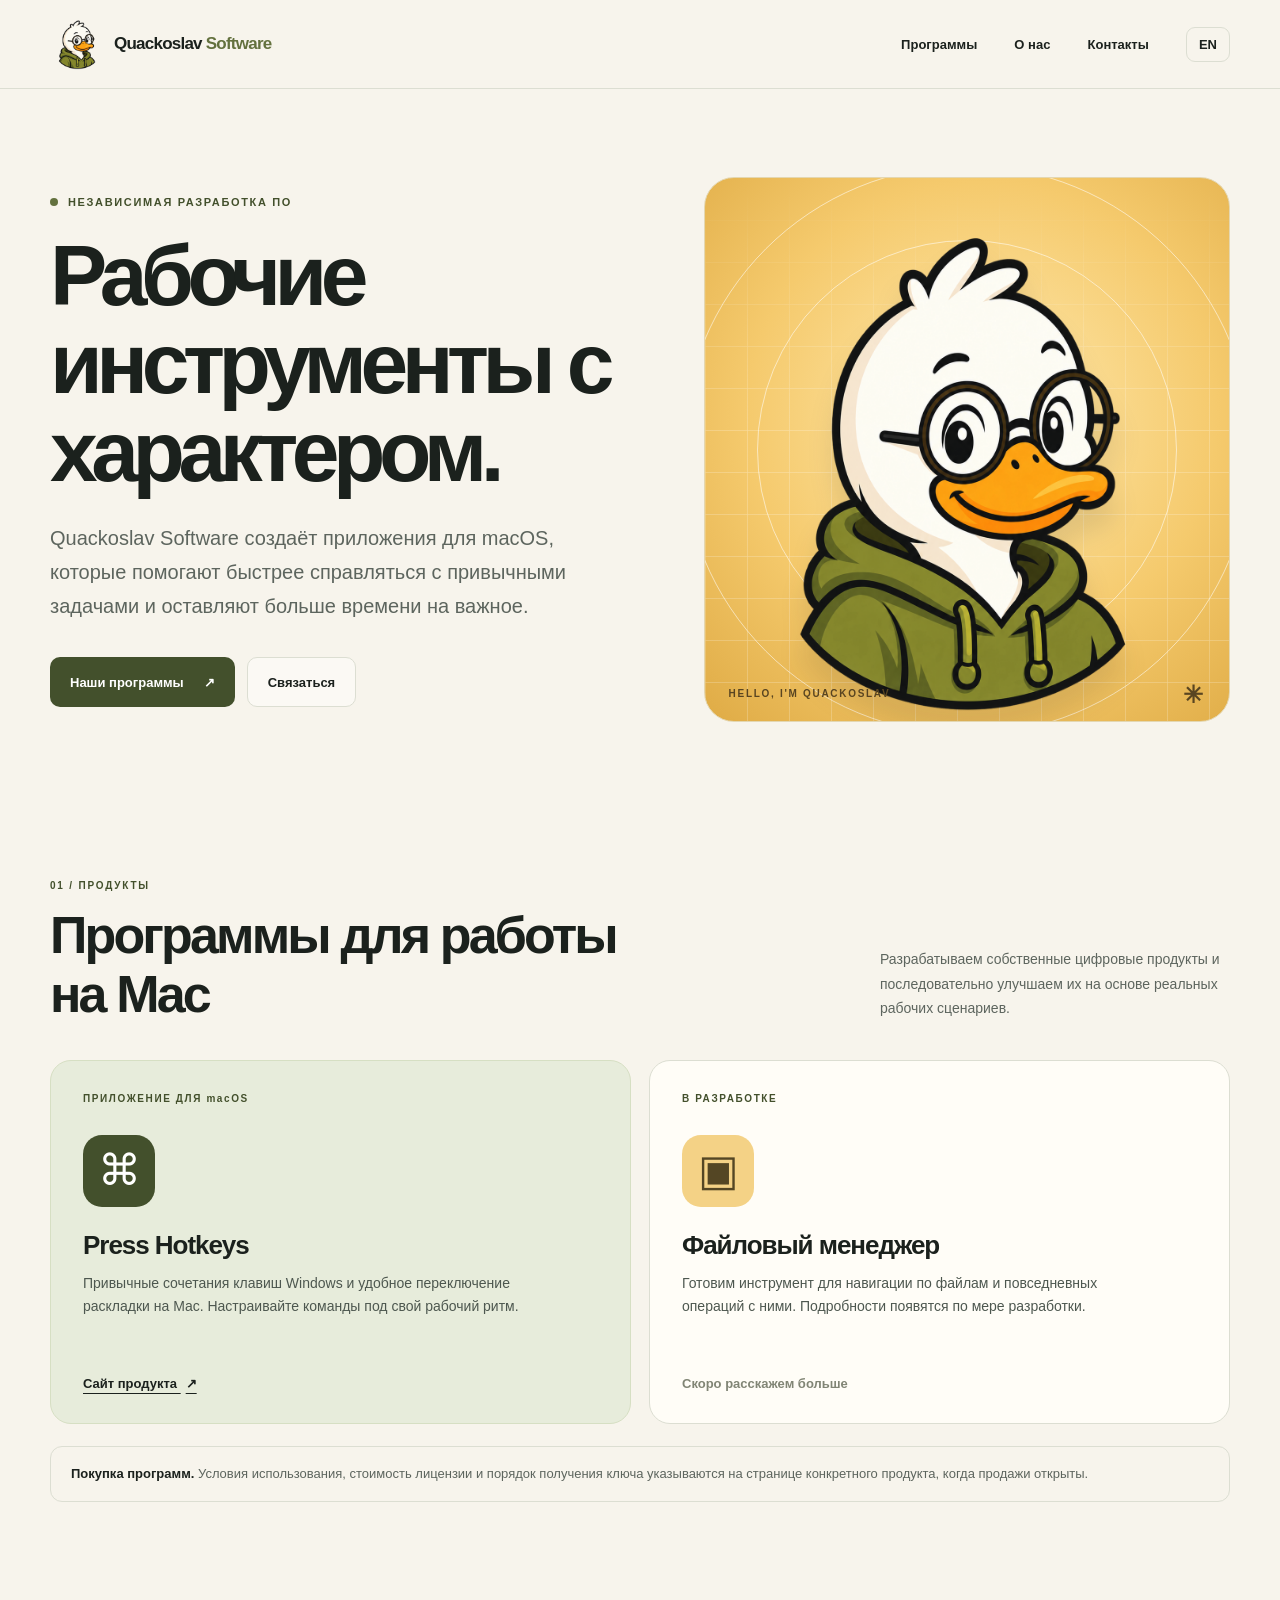
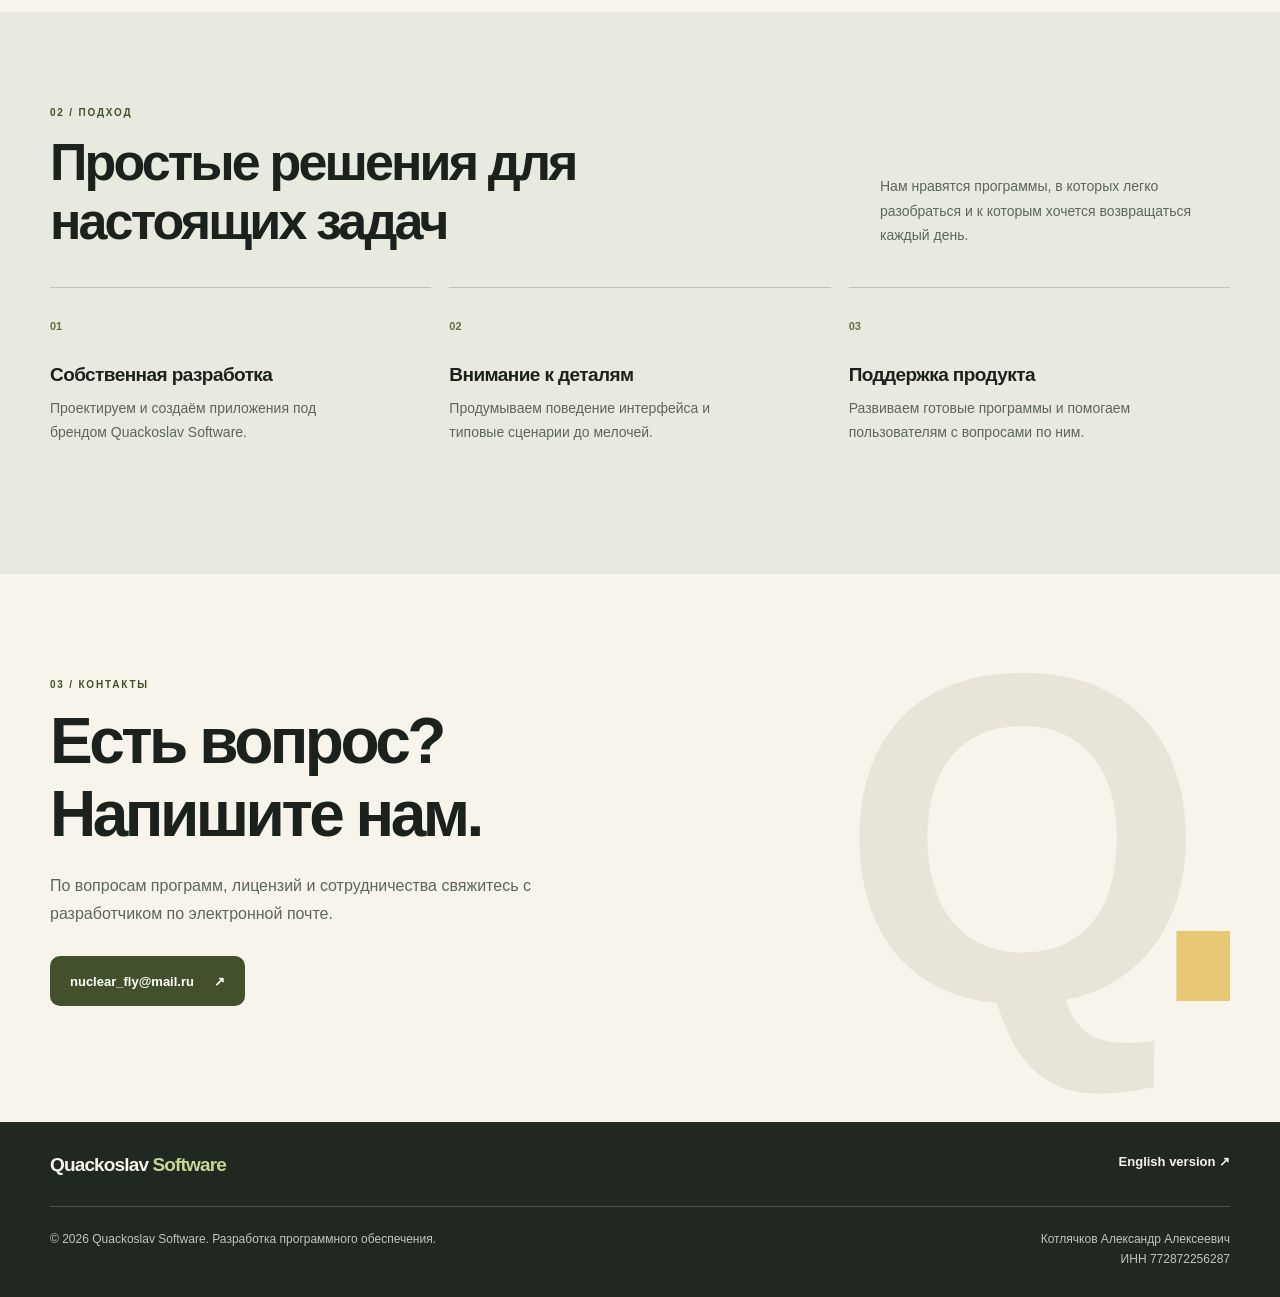
==== index.html @ 92ecd4ab "сайт крякославсофт" ====
<!doctype html>
<html lang="ru">
<head>
  <meta charset="utf-8">
  <meta name="viewport" content="width=device-width, initial-scale=1">
  <meta name="theme-color" content="#f7f4ec">
  <meta name="description" content="Quackoslav Software — независимая разработка программ для macOS. Приложения для удобной работы с клавиатурой, файлами и повседневными задачами.">
  <link rel="canonical" href="https://quackoslavsoft.ru/">
  <link rel="alternate" hreflang="ru" href="https://quackoslavsoft.ru/">
  <link rel="alternate" hreflang="en" href="https://quackoslavsoft.ru/en/">
  <link rel="icon" type="image/png" href="/assets/quackoslav-logo.png">
  <link rel="stylesheet" href="/styles.css">
  <meta property="og:type" content="website">
  <meta property="og:locale" content="ru_RU">
  <meta property="og:title" content="Quackoslav Software — полезные программы для macOS">
  <meta property="og:description" content="Разрабатываем собственные приложения для удобной повседневной работы на Mac.">
  <meta property="og:url" content="https://quackoslavsoft.ru/">
  <meta property="og:image" content="https://quackoslavsoft.ru/assets/quackoslav-logo.png">
  <title>Quackoslav Software — разработка программ для macOS</title>
</head>
<body>
  <a class="skip-link" href="#main">Перейти к содержимому</a>
  <header class="site-header">
    <div class="container header-inner">
      <a class="brand" href="/" aria-label="Quackoslav Software — главная">
        <img src="/assets/quackoslav-logo.png" alt="" width="55" height="55">
        <span>Quackoslav <strong>Software</strong></span>
      </a>
      <nav class="site-nav" aria-label="Основная навигация">
        <a href="#products">Программы</a>
        <a href="#about">О нас</a>
        <a href="#contact">Контакты</a>
        <a class="language" href="/en/" lang="en" hreflang="en">EN</a>
      </nav>
    </div>
  </header>

  <main id="main">
    <section class="hero container" aria-labelledby="hero-title">
      <div class="hero-copy">
        <span class="eyebrow"><span class="eyebrow-dot"></span> Независимая разработка ПО</span>
        <h1 id="hero-title">Рабочие инструменты с характером.</h1>
        <p class="hero-lead">Quackoslav Software создаёт приложения для macOS, которые помогают быстрее справляться с привычными задачами и оставляют больше времени на важное.</p>
        <div class="hero-actions">
          <a class="button button-primary" href="#products">Наши программы <span aria-hidden="true">↗</span></a>
          <a class="button button-quiet" href="#contact">Связаться</a>
        </div>
      </div>
      <div class="hero-art" aria-label="Крякослав — талисман Quackoslav Software" role="img">
        <div class="art-grid" aria-hidden="true"></div>
        <span class="orbit orbit-one" aria-hidden="true"></span>
        <span class="orbit orbit-two" aria-hidden="true"></span>
        <div class="hero-logo-wrap"><img src="/assets/quackoslav-logo.png" alt="" width="540" height="540"></div>
        <span class="art-caption" aria-hidden="true">HELLO, I'M QUACKOSLAV <span>✳</span></span>
      </div>
    </section>

    <section class="section container" id="products" aria-labelledby="products-title">
      <div class="section-heading">
        <div><span class="section-kicker">01 / ПРОДУКТЫ</span><h2 id="products-title">Программы для работы на Mac</h2></div>
        <p>Разрабатываем собственные цифровые продукты и последовательно улучшаем их на основе реальных рабочих сценариев.</p>
      </div>
      <div class="product-grid">
        <article class="product-card product-featured">
          <span class="product-type">ПРИЛОЖЕНИЕ ДЛЯ macOS</span>
          <div class="product-icon" aria-hidden="true">⌘</div>
          <h3>Press Hotkeys</h3>
          <p>Привычные сочетания клавиш Windows и удобное переключение раскладки на Mac. Настраивайте команды под свой рабочий ритм.</p>
          <a class="product-link" href="https://presshotkeys.com/" target="_blank" rel="noopener noreferrer">Сайт продукта <span aria-hidden="true">↗</span></a>
        </article>
        <article class="product-card">
          <span class="product-type">В РАЗРАБОТКЕ</span>
          <div class="product-icon folder-icon" aria-hidden="true">▣</div>
          <h3>Файловый менеджер</h3>
          <p>Готовим инструмент для навигации по файлам и повседневных операций с ними. Подробности появятся по мере разработки.</p>
          <span class="product-soon">Скоро расскажем больше</span>
        </article>
      </div>
      <p class="license-note"><strong>Покупка программ.</strong> Условия использования, стоимость лицензии и порядок получения ключа указываются на странице конкретного продукта, когда продажи открыты.</p>
    </section>

    <section class="section principles" id="about" aria-labelledby="about-title">
      <div class="container">
        <div class="section-heading">
          <div><span class="section-kicker">02 / ПОДХОД</span><h2 id="about-title">Простые решения для настоящих задач</h2></div>
          <p>Нам нравятся программы, в которых легко разобраться и к которым хочется возвращаться каждый день.</p>
        </div>
        <div class="principle-grid">
          <div class="principle"><span class="principle-number">01</span><h3>Собственная разработка</h3><p>Проектируем и создаём приложения под брендом Quackoslav Software.</p></div>
          <div class="principle"><span class="principle-number">02</span><h3>Внимание к деталям</h3><p>Продумываем поведение интерфейса и типовые сценарии до мелочей.</p></div>
          <div class="principle"><span class="principle-number">03</span><h3>Поддержка продукта</h3><p>Развиваем готовые программы и помогаем пользователям с вопросами по ним.</p></div>
        </div>
      </div>
    </section>

    <section class="contact-section container" id="contact" aria-labelledby="contact-title">
      <div class="contact-copy">
        <span class="section-kicker">03 / КОНТАКТЫ</span>
        <h2 id="contact-title">Есть вопрос? Напишите нам.</h2>
        <p>По вопросам программ, лицензий и сотрудничества свяжитесь с разработчиком по электронной почте.</p>
        <a class="button button-primary" href="mailto:nuclear_fly@mail.ru">nuclear_fly@mail.ru <span aria-hidden="true">↗</span></a>
      </div>
      <div class="contact-mark" aria-hidden="true">Q<span>.</span></div>
    </section>
  </main>

  <footer class="site-footer">
    <div class="container footer-top">
      <a class="footer-brand" href="/">Quackoslav <strong>Software</strong></a>
      <a href="/en/" lang="en" hreflang="en">English version ↗</a>
    </div>
    <div class="container footer-bottom">
      <p>© 2026 Quackoslav Software. Разработка программного обеспечения.</p>
      <p>Котлячков Александр Алексеевич<br>ИНН 772872256287</p>
    </div>
  </footer>
</body>
</html>
---- styles.css ----
:root {
  color-scheme: light;
  --paper: #f7f4ec;
  --ink: #1b211d;
  --muted: #5d655e;
  --line: #dcded2;
  --olive: #63713e;
  --olive-dark: #43502c;
  --gold: #f3bc43;
  --white: #fffdf8;
}

* { box-sizing: border-box; }
html { scroll-behavior: smooth; }
body { margin: 0; color: var(--ink); background: var(--paper); font-family: -apple-system, BlinkMacSystemFont, 'Segoe UI', Arial, sans-serif; -webkit-font-smoothing: antialiased; }
img { display: block; max-width: 100%; }
a { color: inherit; }
.container { width: min(1180px, calc(100% - 48px)); margin-inline: auto; }
.skip-link { position: absolute; top: -100px; left: 16px; z-index: 100; padding: 10px 14px; background: var(--ink); color: white; }
.skip-link:focus { top: 12px; }

.site-header { position: relative; z-index: 5; border-bottom: 1px solid var(--line); }
.header-inner { min-height: 88px; display: flex; align-items: center; justify-content: space-between; gap: 24px; }
.brand { display: inline-flex; align-items: center; gap: 9px; text-decoration: none; font-size: 17px; font-weight: 800; letter-spacing: -.045em; white-space: nowrap; }
.brand img { width: 55px; height: 55px; object-fit: contain; }
.brand strong, .footer-brand strong { color: var(--olive); }
.site-nav { display: flex; align-items: center; gap: clamp(14px, 2.9vw, 38px); font-size: 13px; font-weight: 700; }
.site-nav a { text-decoration: none; transition: color .2s ease; }
.site-nav a:hover, .footer-top a:hover { color: var(--olive); }
.site-nav .language { padding: 9px 12px; border: 1px solid var(--line); border-radius: 9px; }

.hero { display: grid; grid-template-columns: 1.07fr .93fr; gap: 48px; align-items: center; padding-block: 88px 100px; }
.hero-copy { position: relative; z-index: 1; }
.eyebrow { display: inline-flex; align-items: center; gap: 10px; color: var(--olive-dark); text-transform: uppercase; letter-spacing: .15em; font-size: 11px; font-weight: 800; }
.eyebrow-dot { display: block; width: 8px; height: 8px; background: var(--olive); border-radius: 50%; }
h1, h2, h3, p { margin-top: 0; }
h1 { max-width: 700px; margin: 21px 0 26px; font-size: clamp(54px, 6.7vw, 88px); line-height: 1.03; letter-spacing: -.075em; font-weight: 800; }
.hero-lead { max-width: 540px; color: var(--muted); font-size: clamp(17px, 1.65vw, 20px); line-height: 1.7; }
.hero-actions { display: flex; flex-wrap: wrap; align-items: center; gap: 12px; margin-top: 34px; }
.button { min-height: 50px; display: inline-flex; align-items: center; justify-content: center; gap: 20px; padding: 13px 20px; border-radius: 10px; text-decoration: none; font-size: 13px; font-weight: 800; transition: transform .2s ease, background .2s ease; }
.button:hover { transform: translateY(-2px); }
.button-primary { background: var(--olive-dark); color: #fff; }
.button-primary:hover { background: #303b20; }
.button-quiet { border: 1px solid var(--line); background: rgba(255,255,255,.42); }

.hero-art { position: relative; min-height: 545px; overflow: hidden; border: 1px solid #e4d7b1; border-radius: 30px; background: radial-gradient(circle at 53% 44%, #ffeab0, #f5ca6d 57%, #dfab45 100%); isolation: isolate; }
.art-grid { position: absolute; inset: 0; opacity: .34; background-image: linear-gradient(#fff9 1px, transparent 1px), linear-gradient(90deg, #fff9 1px, transparent 1px); background-size: 42px 42px; mask-image: linear-gradient(to bottom, transparent, black 45%); }
.orbit { position: absolute; width: 570px; height: 570px; border: 1px solid rgba(255,255,255,.54); border-radius: 50%; top: 50%; left: 50%; transform: translate(-50%,-50%); }
.orbit-two { width: 420px; height: 420px; }
.hero-logo-wrap { position: absolute; inset: 24px 14px 8px; display: grid; place-items: center; }
.hero-logo-wrap img { width: min(100%, 540px); filter: drop-shadow(0 22px 12px rgba(58,45,19,.12)); }
.art-caption { position: absolute; bottom: 19px; left: 24px; right: 24px; display: flex; justify-content: space-between; font-size: 10px; font-weight: 800; letter-spacing: .17em; color: #594521; }
.art-caption span { font-size: 24px; line-height: .6; }

.section { padding-block: 58px 110px; }
.section-heading { display: flex; align-items: end; justify-content: space-between; gap: 40px; margin-bottom: 36px; }
.section-heading > div { max-width: 610px; }
.section-heading > p { max-width: 350px; margin-bottom: 3px; color: var(--muted); font-size: 14px; line-height: 1.75; }
.section-kicker { display: block; margin-bottom: 15px; color: var(--olive-dark); font-size: 10px; font-weight: 800; letter-spacing: .18em; }
h2 { margin-bottom: 0; font-size: clamp(35px, 4.1vw, 52px); line-height: 1.13; letter-spacing: -.055em; }
.product-grid { display: grid; grid-template-columns: repeat(2, minmax(0,1fr)); gap: 18px; }
.product-card { min-height: 364px; display: flex; flex-direction: column; align-items: flex-start; padding: 32px; border: 1px solid var(--line); border-radius: 21px; background: #fffdf7; }
.product-featured { background: #e7ecdb; border-color: #d6dfc3; }
.product-type { color: var(--olive-dark); font-size: 10px; font-weight: 800; letter-spacing: .16em; }
.product-icon { display: grid; place-items: center; width: 72px; height: 72px; margin: 31px 0 23px; border-radius: 19px; background: var(--olive-dark); color: #fff; font-family: 'DM Sans', sans-serif; font-size: 43px; line-height: 1; }
.folder-icon { background: #f4d286; color: #544624; }
.product-card h3 { margin-bottom: 11px; font-size: 26px; line-height: 1.2; letter-spacing: -.04em; }
.product-card p { max-width: 460px; margin-bottom: 26px; color: #4d574f; line-height: 1.7; font-size: 14px; }
.product-link, .product-soon { margin-top: auto; font-size: 13px; font-weight: 800; }
.product-link { text-decoration-thickness: 1px; text-underline-offset: 5px; }
.product-link span { margin-left: 5px; }
.product-soon { color: #818575; }
.license-note { margin: 22px 0 0; padding: 17px 20px; border: 1px solid var(--line); border-radius: 12px; color: var(--muted); font-size: 13px; line-height: 1.6; }
.license-note strong { color: var(--ink); }

.principles { padding-block: 95px 104px; background: #e9eadf; }
.principle-grid { display: grid; grid-template-columns: repeat(3, minmax(0,1fr)); gap: 18px; }
.principle { padding: 28px 24px 12px 0; border-top: 1px solid #bfc5b3; }
.principle-number { color: var(--olive); font-size: 11px; font-weight: 800; }
.principle h3 { margin: 30px 0 11px; font-size: 19px; letter-spacing: -.03em; }
.principle p { max-width: 300px; color: var(--muted); font-size: 14px; line-height: 1.7; }

.contact-section { position: relative; display: flex; align-items: center; justify-content: space-between; gap: 24px; padding-block: 105px 116px; overflow: hidden; }
.contact-copy { position: relative; z-index: 1; max-width: 680px; }
.contact-copy h2 { font-size: clamp(42px, 5vw, 67px); }
.contact-copy p { max-width: 520px; margin: 22px 0 28px; color: var(--muted); line-height: 1.75; }
.contact-mark { position: absolute; right: 16px; top: 30px; color: #e8e5d8; font-family: 'DM Sans', sans-serif; font-size: clamp(260px, 37vw, 470px); font-weight: 700; line-height: 1; letter-spacing: -.13em; }
.contact-mark span { color: #e8c875; }

.site-footer { padding-block: 32px 27px; background: #202821; color: #f5f3eb; }
.footer-top, .footer-bottom { display: flex; justify-content: space-between; gap: 24px; }
.footer-top { padding-bottom: 30px; border-bottom: 1px solid #4c554c; }
.footer-top a { text-decoration: none; }
.footer-brand { font-size: 19px; font-weight: 800; letter-spacing: -.045em; }
.footer-brand strong { color: #c9d594; }
.footer-top > a:last-child { font-size: 13px; font-weight: 700; }
.footer-bottom { padding-top: 23px; color: #bfc7bb; font-size: 12px; line-height: 1.65; }
.footer-bottom p { margin-bottom: 0; }
.footer-bottom p:last-child { text-align: right; }

@media (max-width: 900px) {
  .hero { gap: 30px; padding-block: 58px 74px; }
  .hero-art { min-height: 445px; }
  h1 { font-size: clamp(46px, 7vw, 66px); }
}
@media (max-width: 680px) {
  .container { width: min(100% - 32px, 1180px); }
  .header-inner { min-height: 76px; }
  .brand { font-size: 15px; }
  .brand img { width: 46px; height: 46px; }
  .site-nav { gap: 10px; }
  .site-nav a:not(.language) { display: none; }
  .hero { grid-template-columns: 1fr; gap: 36px; padding-block: 57px 70px; }
  h1 { font-size: clamp(49px, 12vw, 72px); }
  .hero-art { min-height: 410px; }
  .hero-logo-wrap { inset: 10px 0 0; }
  .section { padding-block: 30px 76px; }
  .section-heading { display: block; margin-bottom: 28px; }
  .section-heading > p { margin-top: 17px; }
  .product-grid, .principle-grid { grid-template-columns: 1fr; }
  .product-card { min-height: 330px; }
  .principles { padding-block: 74px; }
  .principle h3 { margin-top: 18px; }
  .contact-section { padding-block: 82px 92px; }
  .contact-mark { right: -12px; top: 115px; font-size: 330px; }
  .footer-bottom { flex-direction: column; gap: 12px; }
  .footer-bottom p:last-child { text-align: left; }
}
@media (prefers-reduced-motion: reduce) {
  html { scroll-behavior: auto; }
  .button, .site-nav a { transition: none; }
}
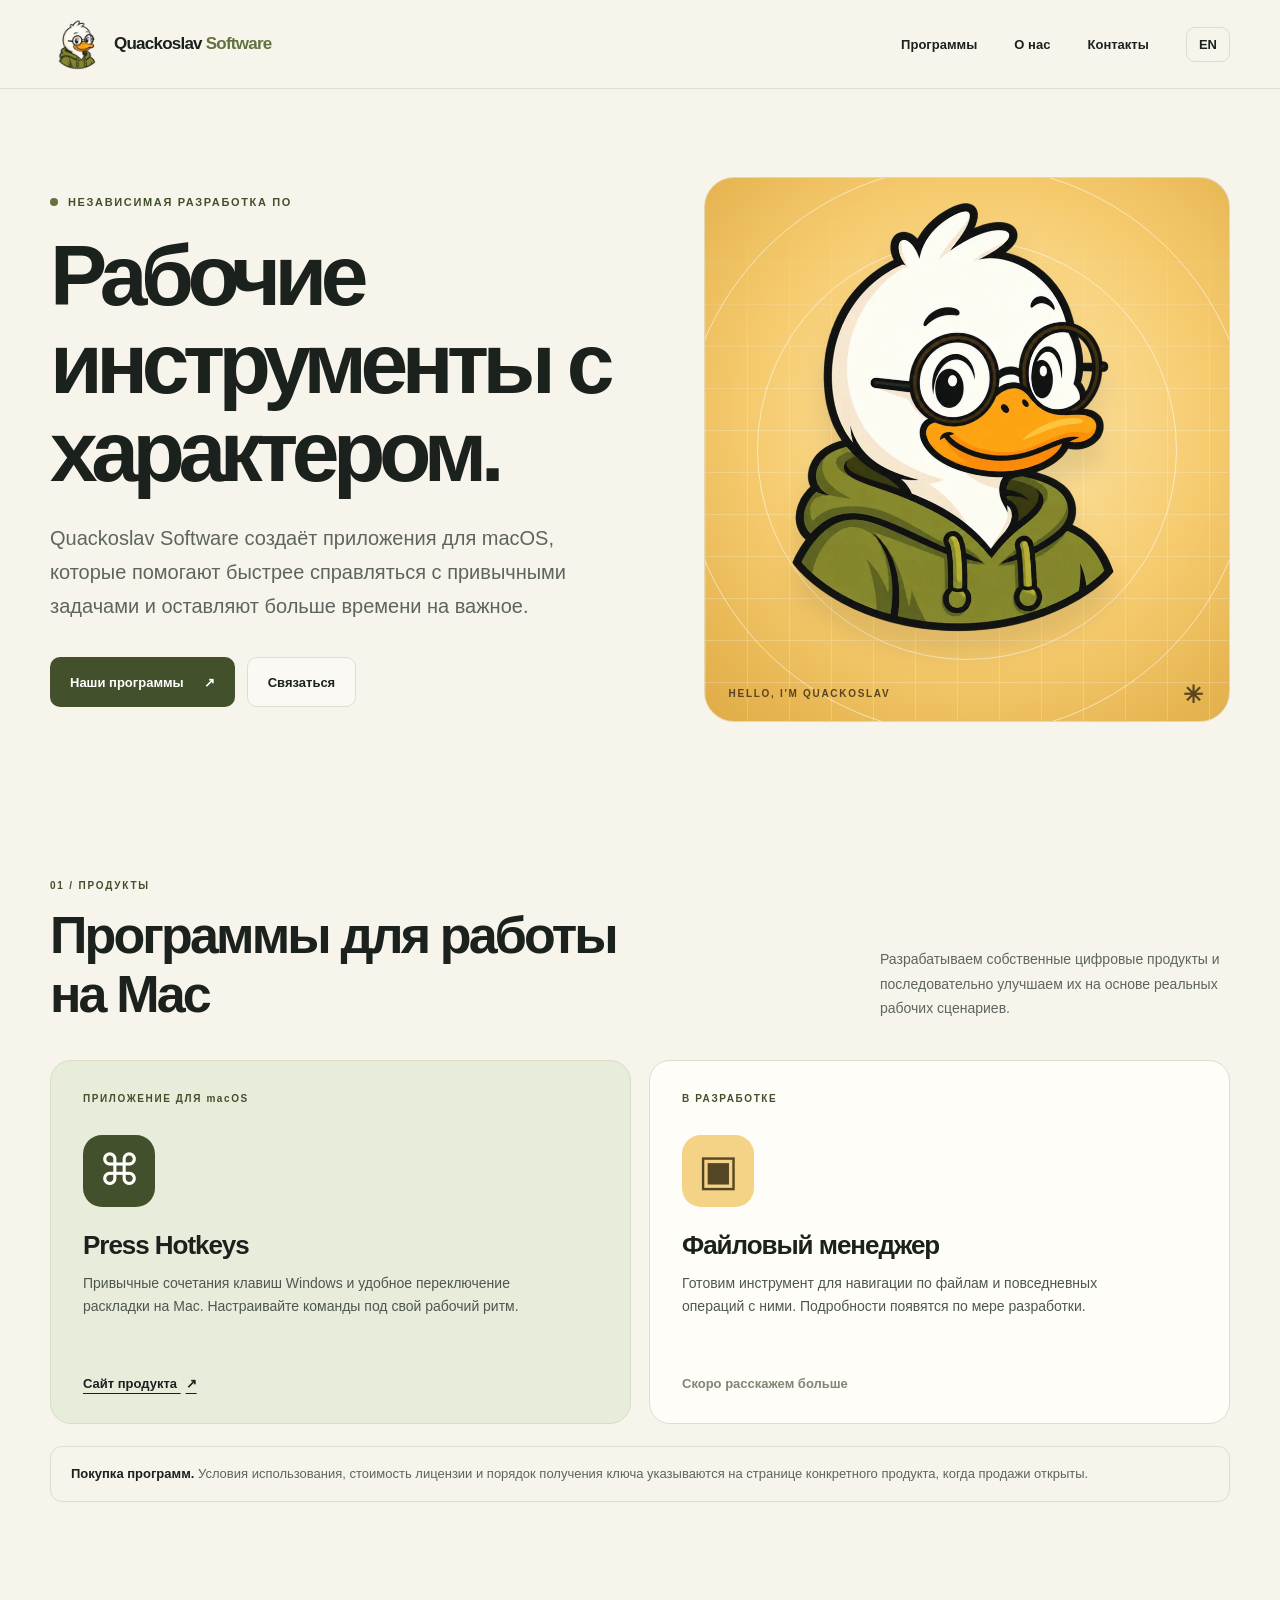
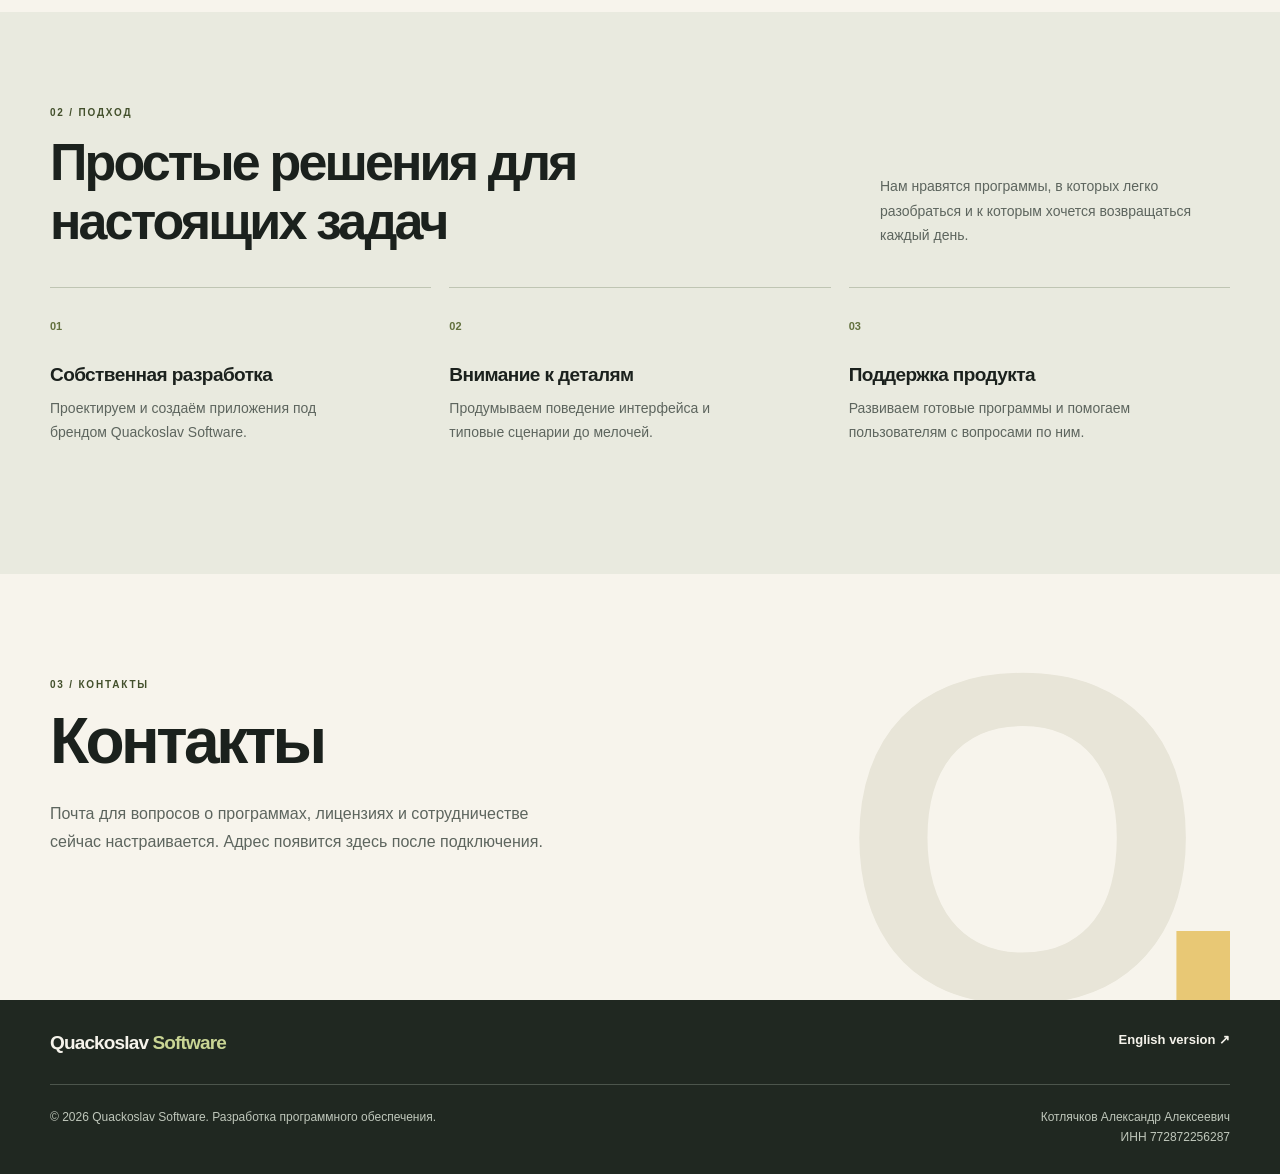
==== commit 135ce7fd: "Optimize Quackoslav site images and search metadata" ====
--- a/index.html
+++ b/index.html
@@ -8,14 +8,16 @@
   <link rel="canonical" href="https://quackoslavsoft.ru/">
   <link rel="alternate" hreflang="ru" href="https://quackoslavsoft.ru/">
   <link rel="alternate" hreflang="en" href="https://quackoslavsoft.ru/en/">
-  <link rel="icon" type="image/png" href="/assets/quackoslav-logo.png">
+  <link rel="alternate" hreflang="x-default" href="https://quackoslavsoft.ru/en/">
+  <link rel="icon" type="image/png" href="/assets/quackoslav-favicon.png">
   <link rel="stylesheet" href="/styles.css">
   <meta property="og:type" content="website">
+  <meta property="og:site_name" content="Quackoslav Software">
   <meta property="og:locale" content="ru_RU">
   <meta property="og:title" content="Quackoslav Software — полезные программы для macOS">
   <meta property="og:description" content="Разрабатываем собственные приложения для удобной повседневной работы на Mac.">
   <meta property="og:url" content="https://quackoslavsoft.ru/">
-  <meta property="og:image" content="https://quackoslavsoft.ru/assets/quackoslav-logo.png">
+  <meta property="og:image" content="https://quackoslavsoft.ru/assets/quackoslav-social.png">
   <title>Quackoslav Software — разработка программ для macOS</title>
 </head>
 <body>
@@ -23,7 +25,7 @@
   <header class="site-header">
     <div class="container header-inner">
       <a class="brand" href="/" aria-label="Quackoslav Software — главная">
-        <img src="/assets/quackoslav-logo.png" alt="" width="55" height="55">
+        <img src="/assets/quackoslav-icon.webp" alt="" width="55" height="55">
         <span>Quackoslav <strong>Software</strong></span>
       </a>
       <nav class="site-nav" aria-label="Основная навигация">
@@ -50,7 +52,7 @@
         <div class="art-grid" aria-hidden="true"></div>
         <span class="orbit orbit-one" aria-hidden="true"></span>
         <span class="orbit orbit-two" aria-hidden="true"></span>
-        <div class="hero-logo-wrap"><img src="/assets/quackoslav-logo.png" alt="" width="540" height="540"></div>
+        <div class="hero-logo-wrap"><img src="/assets/quackoslav-hero.webp" alt="" width="840" height="1120" fetchpriority="high"></div>
         <span class="art-caption" aria-hidden="true">HELLO, I'M QUACKOSLAV <span>✳</span></span>
       </div>
     </section>
@@ -96,9 +98,8 @@
     <section class="contact-section container" id="contact" aria-labelledby="contact-title">
       <div class="contact-copy">
         <span class="section-kicker">03 / КОНТАКТЫ</span>
-        <h2 id="contact-title">Есть вопрос? Напишите нам.</h2>
-        <p>По вопросам программ, лицензий и сотрудничества свяжитесь с разработчиком по электронной почте.</p>
-        <a class="button button-primary" href="mailto:nuclear_fly@mail.ru">nuclear_fly@mail.ru <span aria-hidden="true">↗</span></a>
+        <h2 id="contact-title">Контакты</h2>
+        <p>Почта для вопросов о программах, лицензиях и сотрудничестве сейчас настраивается. Адрес появится здесь после подключения.</p>
       </div>
       <div class="contact-mark" aria-hidden="true">Q<span>.</span></div>
     </section>
@@ -111,7 +112,7 @@
     </div>
     <div class="container footer-bottom">
       <p>© 2026 Quackoslav Software. Разработка программного обеспечения.</p>
-      <p>Котлячков Александр Алексеевич<br>ИНН 772872256287</p>
+      <div class="legal-identity" data-nosnippet><!--noindex--><p>Котлячков Александр Алексеевич<br>ИНН 772872256287</p><!--/noindex--></div>
     </div>
   </footer>
 </body>
--- a/styles.css
+++ b/styles.css
@@ -47,8 +47,8 @@
 .art-grid { position: absolute; inset: 0; opacity: .34; background-image: linear-gradient(#fff9 1px, transparent 1px), linear-gradient(90deg, #fff9 1px, transparent 1px); background-size: 42px 42px; mask-image: linear-gradient(to bottom, transparent, black 45%); }
 .orbit { position: absolute; width: 570px; height: 570px; border: 1px solid rgba(255,255,255,.54); border-radius: 50%; top: 50%; left: 50%; transform: translate(-50%,-50%); }
 .orbit-two { width: 420px; height: 420px; }
-.hero-logo-wrap { position: absolute; inset: 24px 14px 8px; display: grid; place-items: center; }
-.hero-logo-wrap img { width: min(100%, 540px); filter: drop-shadow(0 22px 12px rgba(58,45,19,.12)); }
+.hero-logo-wrap { position: absolute; inset: 24px 14px 70px; display: grid; place-items: center; min-width: 0; min-height: 0; }
+.hero-logo-wrap img { position: absolute; inset: 0; width: 100%; height: 100%; object-fit: contain; filter: drop-shadow(0 22px 12px rgba(58,45,19,.12)); }
 .art-caption { position: absolute; bottom: 19px; left: 24px; right: 24px; display: flex; justify-content: space-between; font-size: 10px; font-weight: 800; letter-spacing: .17em; color: #594521; }
 .art-caption span { font-size: 24px; line-height: .6; }
 
@@ -96,7 +96,8 @@
 .footer-top > a:last-child { font-size: 13px; font-weight: 700; }
 .footer-bottom { padding-top: 23px; color: #bfc7bb; font-size: 12px; line-height: 1.65; }
 .footer-bottom p { margin-bottom: 0; }
-.footer-bottom p:last-child { text-align: right; }
+.footer-bottom .legal-identity { text-align: right; }
+.legal-identity p { margin: 0; }
 
 @media (max-width: 900px) {
   .hero { gap: 30px; padding-block: 58px 74px; }
@@ -110,10 +111,10 @@
   .brand img { width: 46px; height: 46px; }
   .site-nav { gap: 10px; }
   .site-nav a:not(.language) { display: none; }
-  .hero { grid-template-columns: 1fr; gap: 36px; padding-block: 57px 70px; }
-  h1 { font-size: clamp(49px, 12vw, 72px); }
+  .hero { grid-template-columns: minmax(0, 1fr); gap: 36px; padding-block: 57px 70px; }
+  h1 { font-size: clamp(42px, 12vw, 72px); }
   .hero-art { min-height: 410px; }
-  .hero-logo-wrap { inset: 10px 0 0; }
+  .hero-logo-wrap { inset: 20px 16px 62px; }
   .section { padding-block: 30px 76px; }
   .section-heading { display: block; margin-bottom: 28px; }
   .section-heading > p { margin-top: 17px; }
@@ -124,7 +125,7 @@
   .contact-section { padding-block: 82px 92px; }
   .contact-mark { right: -12px; top: 115px; font-size: 330px; }
   .footer-bottom { flex-direction: column; gap: 12px; }
-  .footer-bottom p:last-child { text-align: left; }
+  .footer-bottom .legal-identity { text-align: left; }
 }
 @media (prefers-reduced-motion: reduce) {
   html { scroll-behavior: auto; }
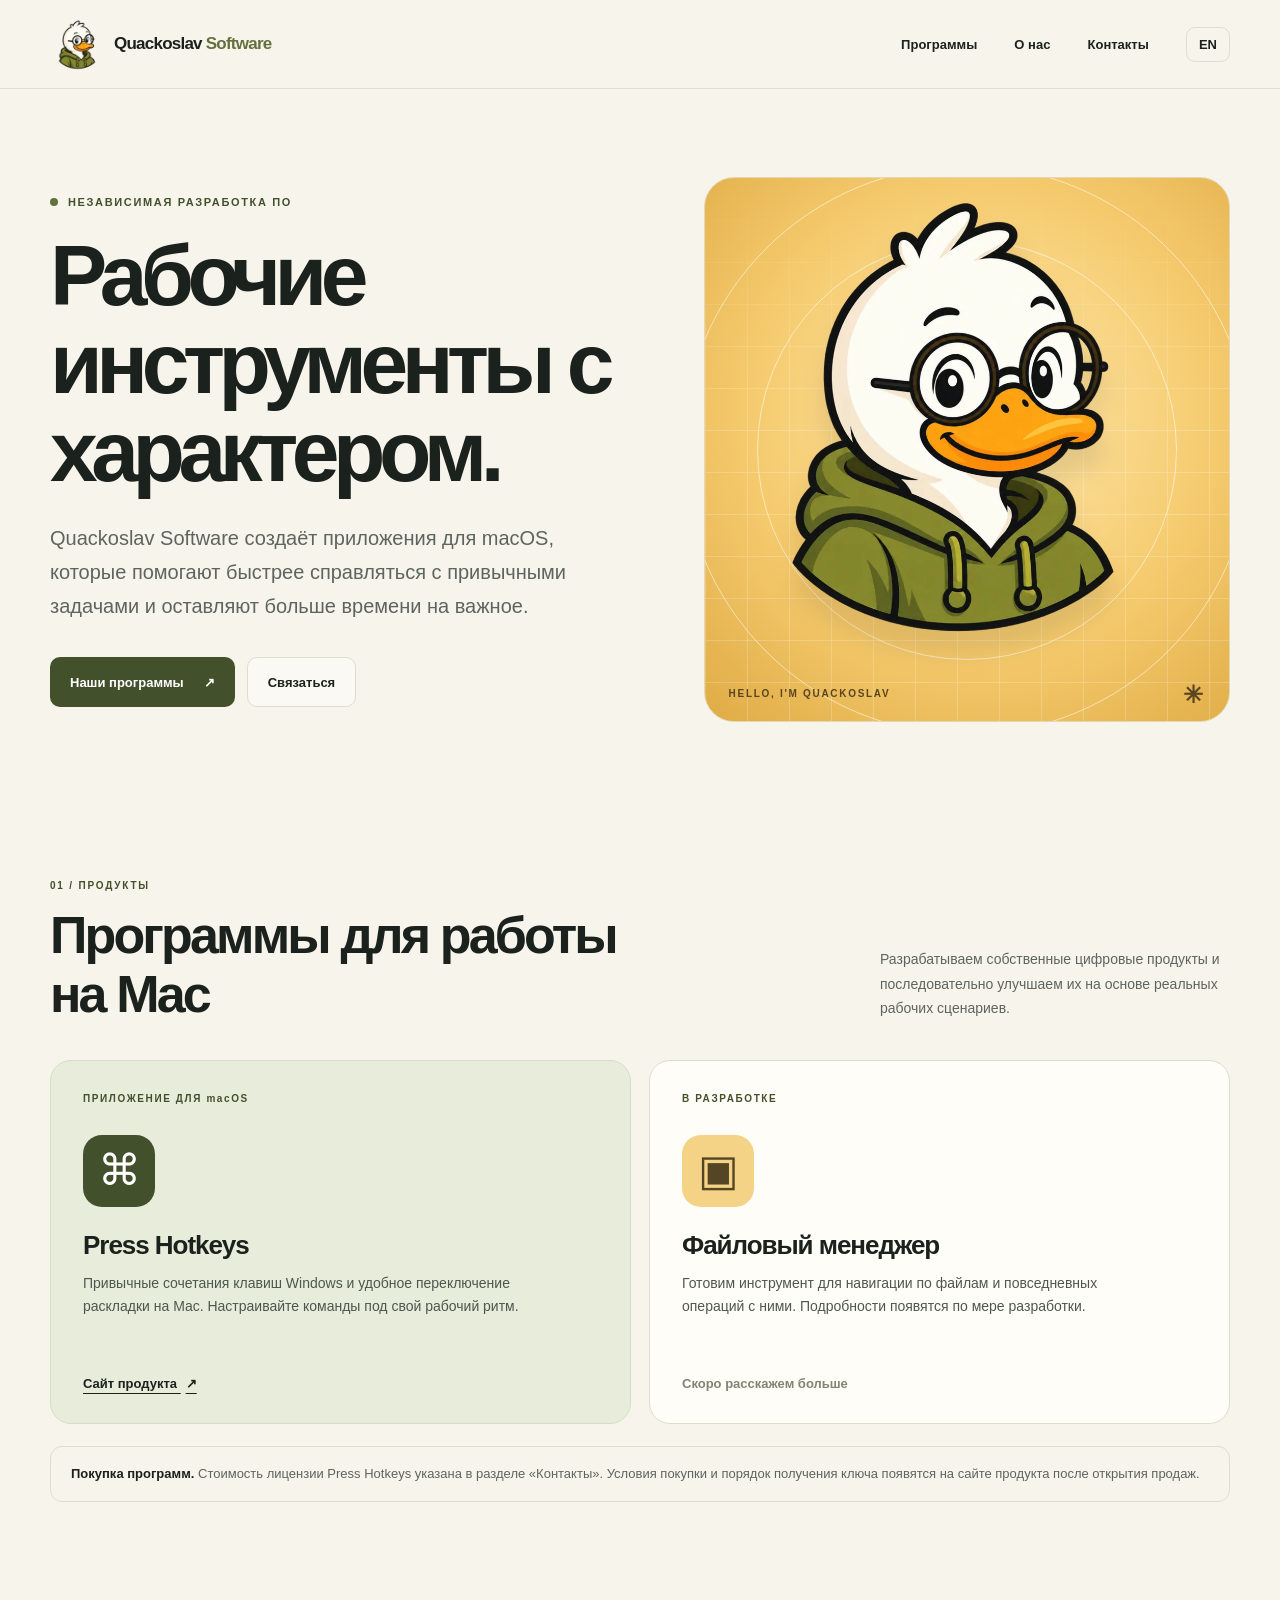
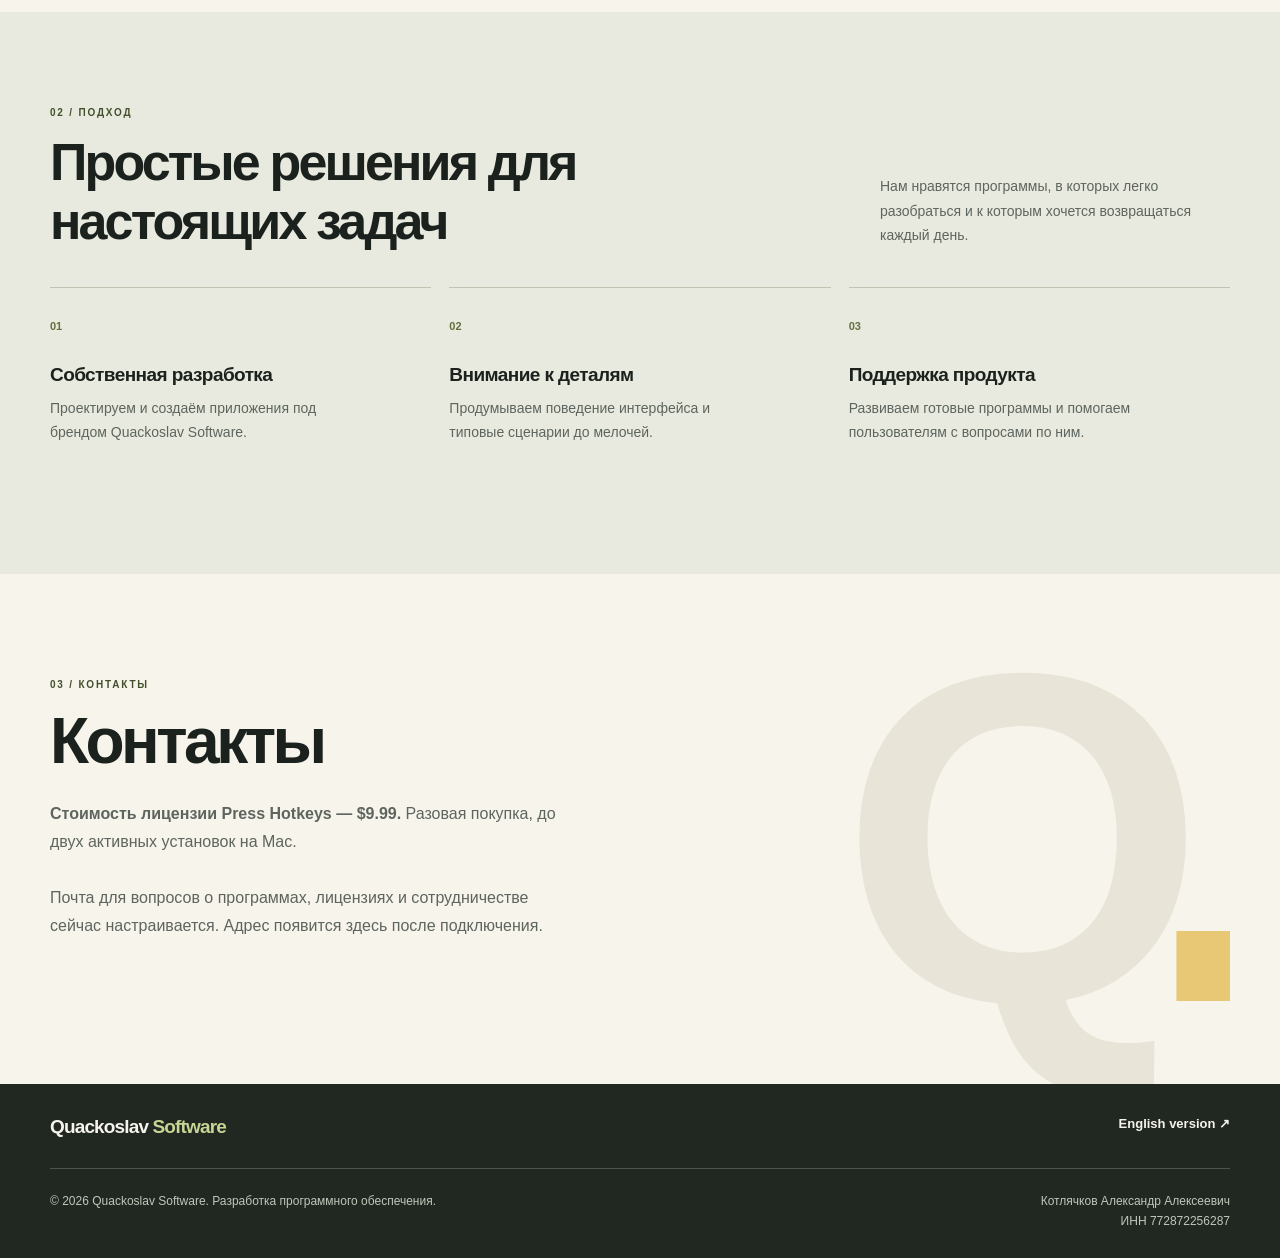
==== commit 68e0773c: "Show Press Hotkeys license price on company site" ====
--- a/index.html
+++ b/index.html
@@ -78,7 +78,7 @@
           <span class="product-soon">Скоро расскажем больше</span>
         </article>
       </div>
-      <p class="license-note"><strong>Покупка программ.</strong> Условия использования, стоимость лицензии и порядок получения ключа указываются на странице конкретного продукта, когда продажи открыты.</p>
+      <p class="license-note"><strong>Покупка программ.</strong> Стоимость лицензии Press Hotkeys указана в разделе «Контакты». Условия покупки и порядок получения ключа появятся на сайте продукта после открытия продаж.</p>
     </section>
 
     <section class="section principles" id="about" aria-labelledby="about-title">
@@ -99,6 +99,7 @@
       <div class="contact-copy">
         <span class="section-kicker">03 / КОНТАКТЫ</span>
         <h2 id="contact-title">Контакты</h2>
+        <p><strong>Стоимость лицензии Press Hotkeys — $9.99.</strong> Разовая покупка, до двух активных установок на Mac.</p>
         <p>Почта для вопросов о программах, лицензиях и сотрудничестве сейчас настраивается. Адрес появится здесь после подключения.</p>
       </div>
       <div class="contact-mark" aria-hidden="true">Q<span>.</span></div>
